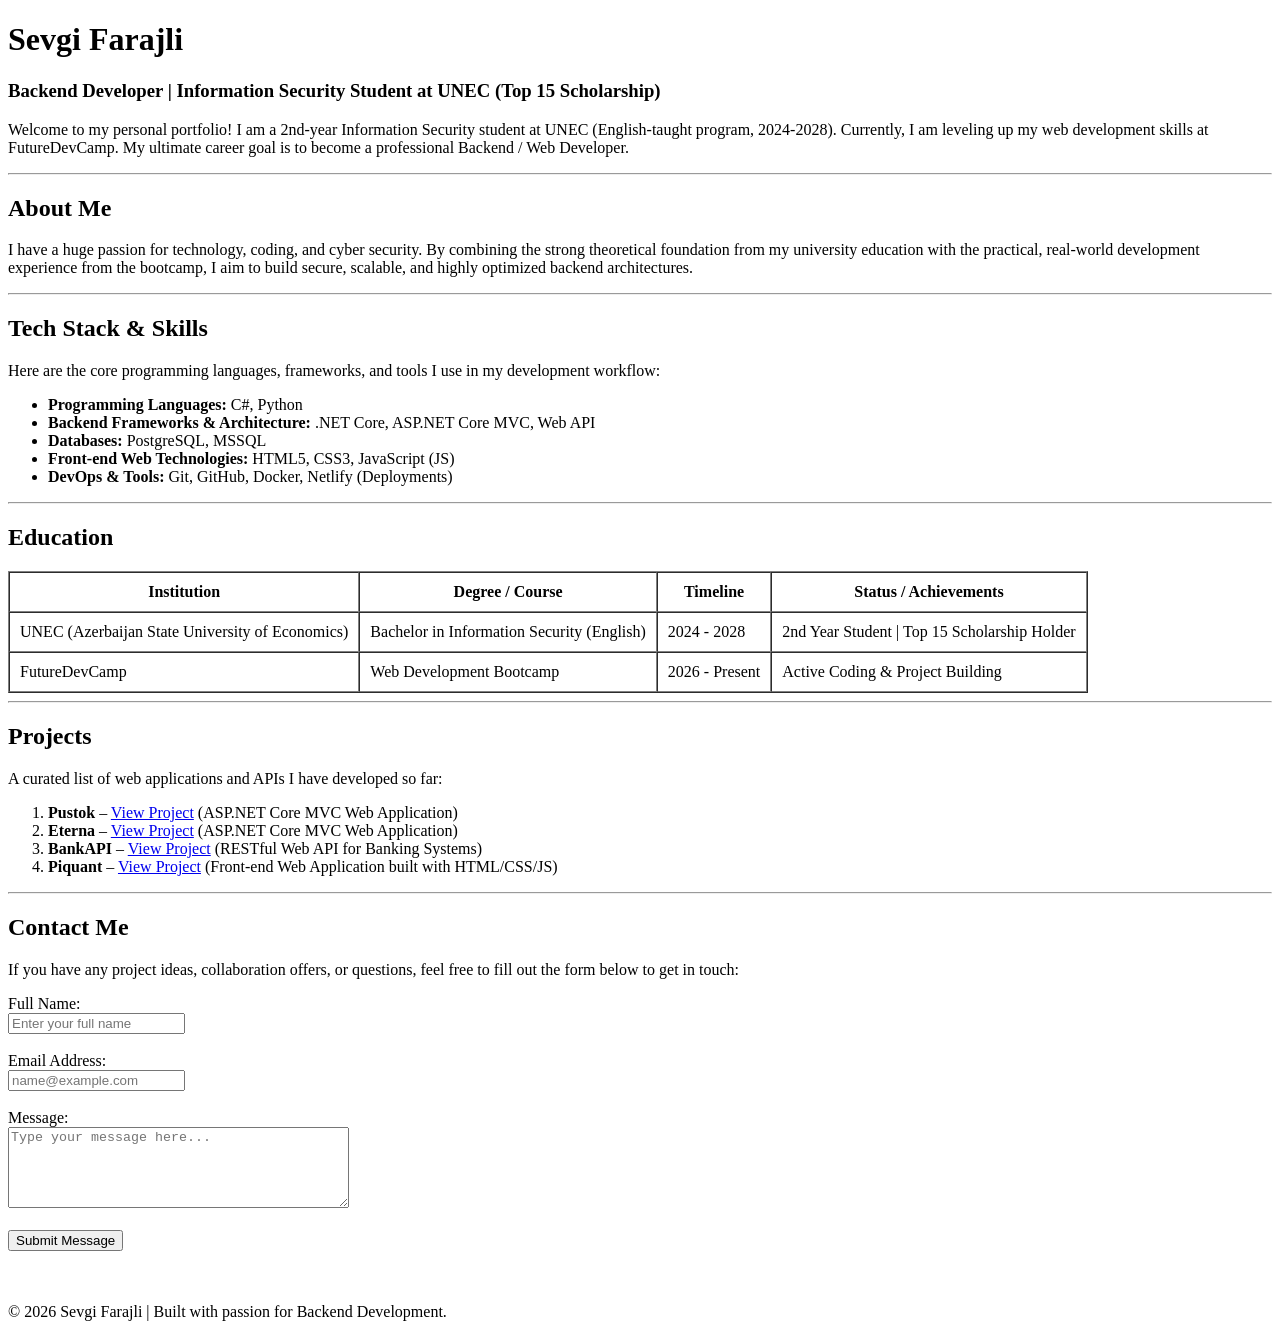
==== TaskFutureDevCamp/index.html @ 65711c79 "first task is finished" ====
<!DOCTYPE html>
<html lang="en">
<head>
    <meta charset="UTF-8">
    <meta name="viewport" content="width=device-width, initial-scale=1.0">
    <title>Sevgi Farajli | Personal Portfolio</title>
</head>
<body>

    <header>
        <h1>Sevgi Farajli</h1>
        <h3>Backend Developer | Information Security Student at UNEC (Top 15 Scholarship)</h3>
        <p>Welcome to my personal portfolio! I am a 2nd-year Information Security student at UNEC (English-taught program, 2024-2028). Currently, I am leveling up my web development skills at FutureDevCamp. My ultimate career goal is to become a professional Backend / Web Developer.</p>
    </header>

    <hr>

    <section>
        <h2>About Me</h2>
        <p>I have a huge passion for technology, coding, and cyber security. By combining the strong theoretical foundation from my university education with the practical, real-world development experience from the bootcamp, I aim to build secure, scalable, and highly optimized backend architectures.</p>
    </section>

    <hr>

    <section>
        <h2>Tech Stack & Skills</h2>
        <p>Here are the core programming languages, frameworks, and tools I use in my development workflow:</p>
        <ul>
            <li><strong>Programming Languages:</strong> C#, Python</li>
            <li><strong>Backend Frameworks & Architecture:</strong> .NET Core, ASP.NET Core MVC, Web API</li>
            <li><strong>Databases:</strong> PostgreSQL, MSSQL</li>
            <li><strong>Front-end Web Technologies:</strong> HTML5, CSS3, JavaScript (JS)</li>
            <li><strong>DevOps & Tools:</strong> Git, GitHub, Docker, Netlify (Deployments)</li>
        </ul>
    </section>

    <hr>

    <section>
        <h2>Education</h2>
        <table border="1" cellpadding="10" cellspacing="0">
            <thead>
                <tr>
                    <th>Institution</th>
                    <th>Degree / Course</th>
                    <th>Timeline</th>
                    <th>Status / Achievements</th>
                </tr>
            </thead>
            <tbody>
                <tr>
                    <td>UNEC (Azerbaijan State University of Economics)</td>
                    <td>Bachelor in Information Security (English)</td>
                    <td>2024 - 2028</td>
                    <td>2nd Year Student | Top 15 Scholarship Holder</td>
                </tr>
                <tr>
                    <td>FutureDevCamp</td>
                    <td>Web Development Bootcamp</td>
                    <td>2026 - Present</td>
                    <td>Active Coding & Project Building</td>
                </tr>
            </tbody>
        </table>
    </section>

    <hr>

    <section>
        <h2>Projects</h2>
        <p>A curated list of web applications and APIs I have developed so far:</p>
        <ol>
            <li><strong>Pustok</strong> – <a href="https://github.com/sevgi72/PustokMvcApp" target="_blank">View Project</a> (ASP.NET Core MVC Web Application)</li>
            <li><strong>Eterna</strong> – <a href="https://github.com/sevgi72/EternaAppBackend" target="_blank">View Project</a> (ASP.NET Core MVC Web Application)</li>
            <li><strong>BankAPI</strong> – <a href="https://github.com/sevgi72/BankApp" target="_blank">View Project</a> (RESTful Web API for Banking Systems)</li>
            <li><strong>Piquant</strong> – <a href="https://github.com/sevgi72/FrontMiniApp" target="_blank">View Project</a> (Front-end Web Application built with HTML/CSS/JS)</li>
        </ol>
    </section>

    <hr>

    <section>
        <h2>Contact Me</h2>
        <p>If you have any project ideas, collaboration offers, or questions, feel free to fill out the form below to get in touch:</p>
        
        <form action="#" method="POST">
            <label for="name">Full Name:</label><br>
            <input type="text" id="name" name="name" placeholder="Enter your full name" required>
            
            <br><br>
            
            <label for="email">Email Address:</label><br>
            <input type="email" id="email" name="email" placeholder="name@example.com" required>
            
            <br><br>
            
            <label for="message">Message:</label><br>
            <textarea id="message" name="message" rows="5" cols="40" placeholder="Type your message here..." required></textarea>
            
            <br><br>
            
            <button type="submit">Submit Message</button>
        </form>
    </section>

    <br><br>
    <footer>
        <p>&copy; 2026 Sevgi Farajli | Built with passion for Backend Development.</p>
    </footer>

</body>
</html>
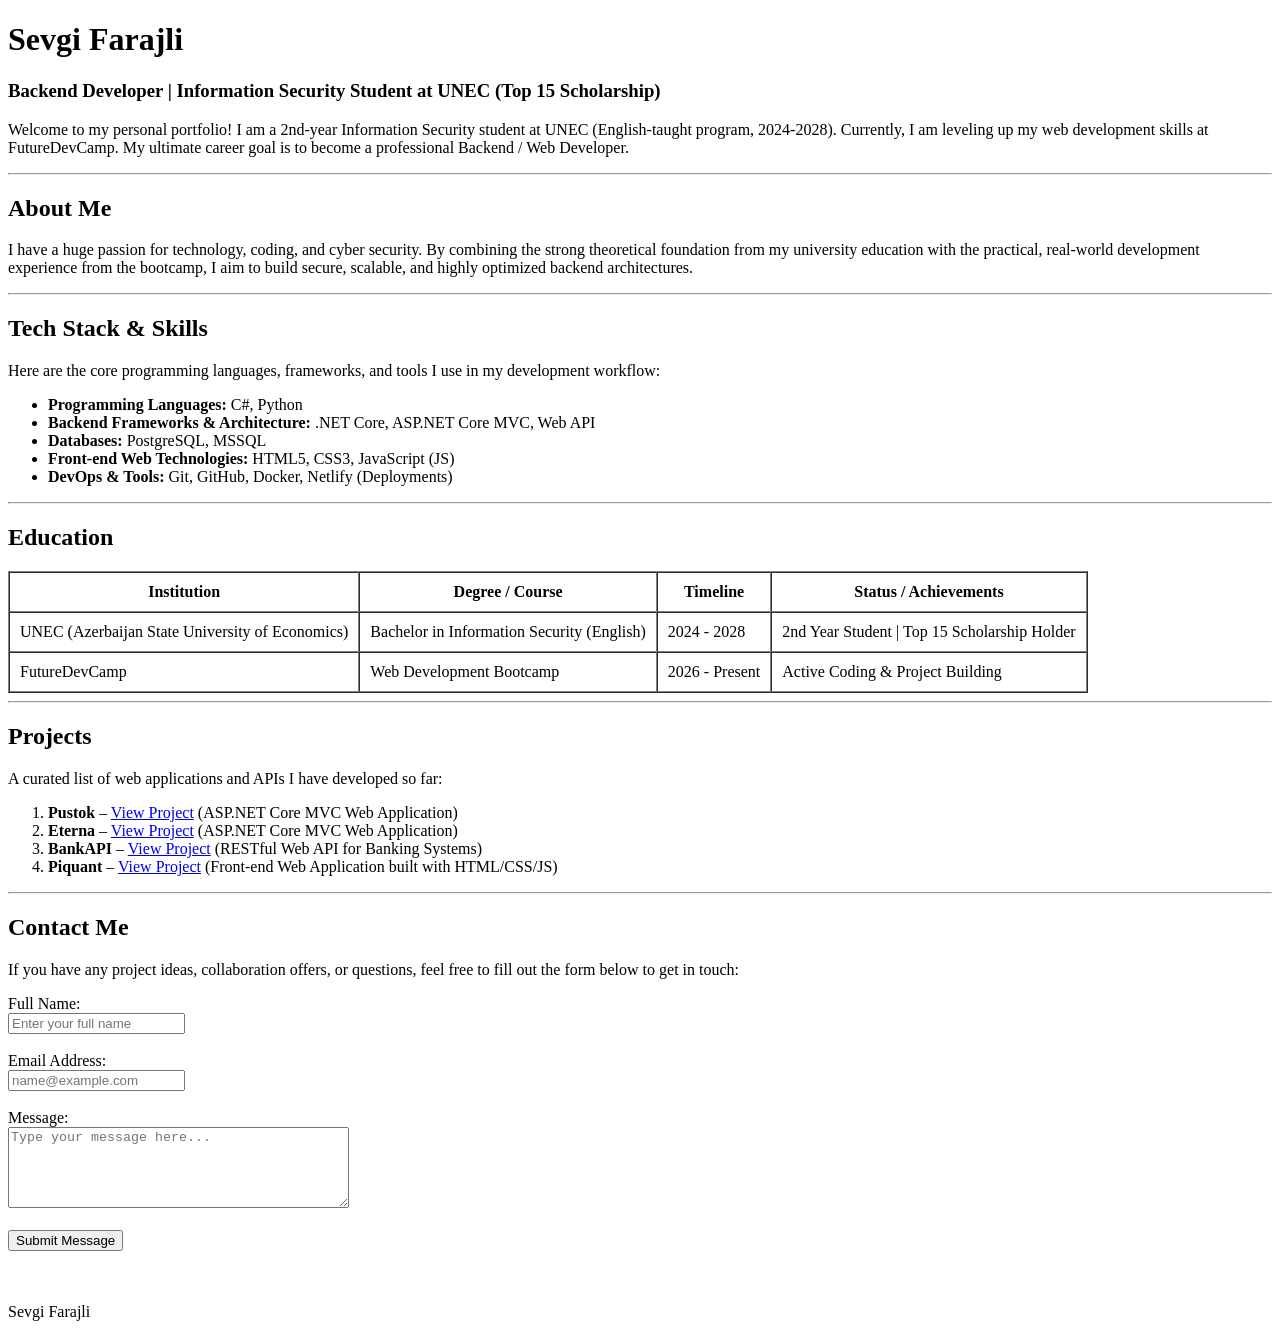
==== commit f9ef342c: "finished portfolio css" ====
--- a/TaskFutureDevCamp/index.html
+++ b/TaskFutureDevCamp/index.html
@@ -105,7 +105,7 @@
 
     <br><br>
     <footer>
-        <p>&copy; 2026 Sevgi Farajli | Built with passion for Backend Development.</p>
+        <p> Sevgi Farajli </p>
     </footer>
 
 </body>
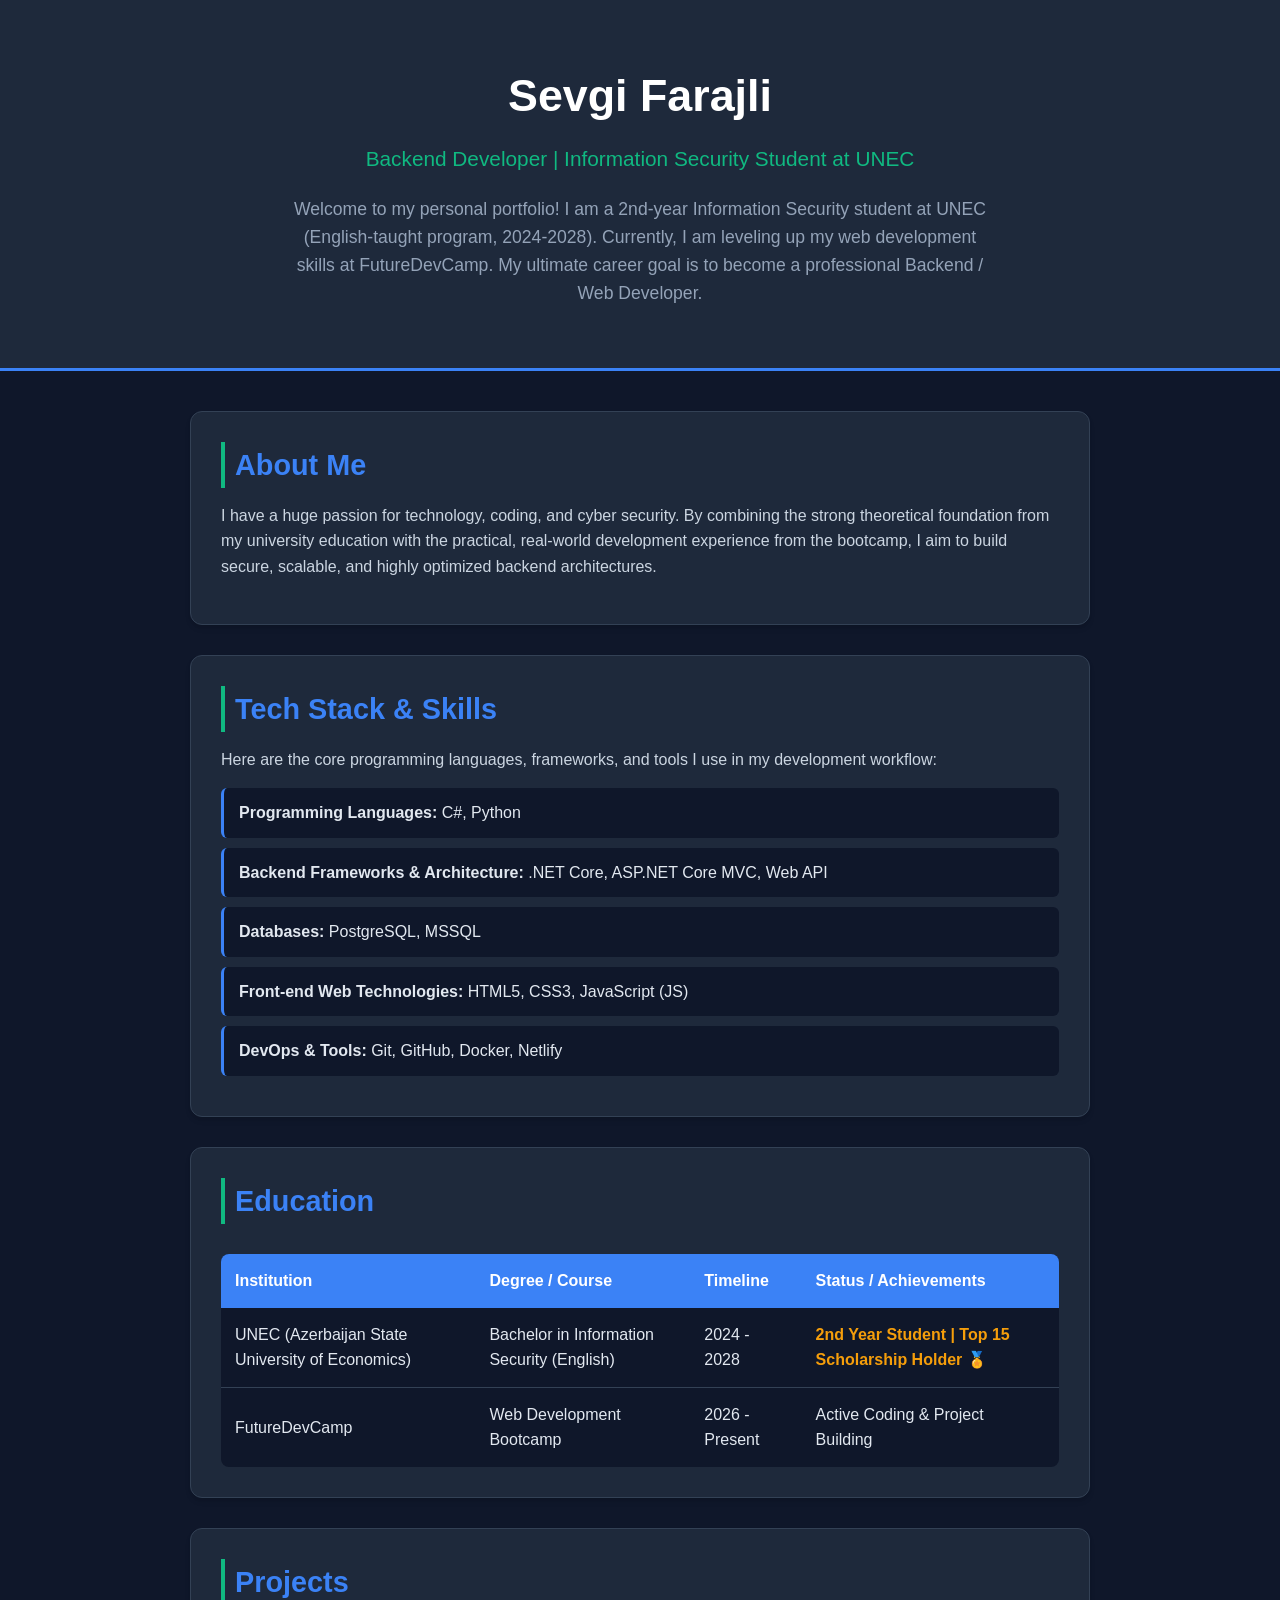
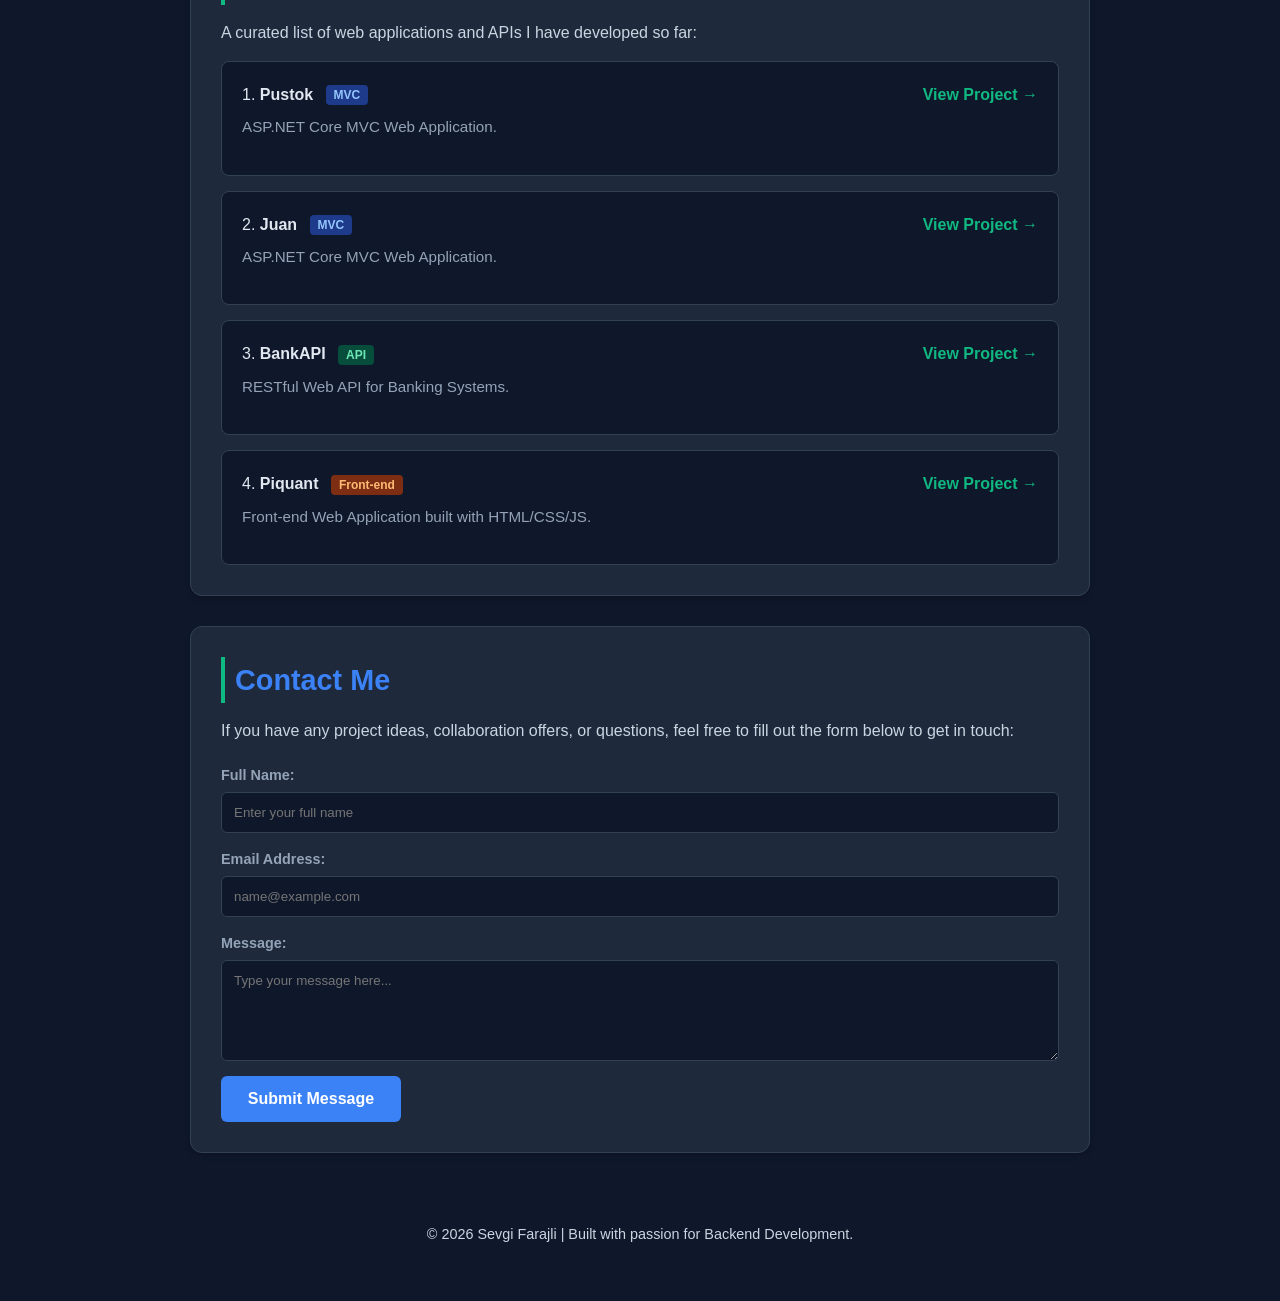
==== commit 731f9351: "add css to portfolio" ====
--- a/TaskFutureDevCamp/index.html
+++ b/TaskFutureDevCamp/index.html
@@ -4,108 +4,124 @@
     <meta charset="UTF-8">
     <meta name="viewport" content="width=device-width, initial-scale=1.0">
     <title>Sevgi Farajli | Personal Portfolio</title>
+    <link rel="stylesheet" href="./css/style.css">
 </head>
 <body>
 
-    <header>
-        <h1>Sevgi Farajli</h1>
-        <h3>Backend Developer | Information Security Student at UNEC (Top 15 Scholarship)</h3>
-        <p>Welcome to my personal portfolio! I am a 2nd-year Information Security student at UNEC (English-taught program, 2024-2028). Currently, I am leveling up my web development skills at FutureDevCamp. My ultimate career goal is to become a professional Backend / Web Developer.</p>
+    <header class="hero-section">
+        <div class="container">
+            <h1>Sevgi Farajli</h1>
+            <h3>Backend Developer | Information Security Student at UNEC</h3>
+            <p class="subtitle">Welcome to my personal portfolio! I am a 2nd-year Information Security student at UNEC (English-taught program, 2024-2028). Currently, I am leveling up my web development skills at FutureDevCamp. My ultimate career goal is to become a professional Backend / Web Developer.</p>
+        </div>
     </header>
 
-    <hr>
+    <div class="container">
 
-    <section>
-        <h2>About Me</h2>
-        <p>I have a huge passion for technology, coding, and cyber security. By combining the strong theoretical foundation from my university education with the practical, real-world development experience from the bootcamp, I aim to build secure, scalable, and highly optimized backend architectures.</p>
-    </section>
+        <section class="card">
+            <h2>About Me</h2>
+            <p>I have a huge passion for technology, coding, and cyber security. By combining the strong theoretical foundation from my university education with the practical, real-world development experience from the bootcamp, I aim to build secure, scalable, and highly optimized backend architectures.</p>
+        </section>
 
-    <hr>
+        <section class="card">
+            <h2>Tech Stack & Skills</h2>
+            <p>Here are the core programming languages, frameworks, and tools I use in my development workflow:</p>
+            <ul class="skills-list">
+                <li><strong>Programming Languages:</strong> C#, Python</li>
+                <li><strong>Backend Frameworks & Architecture:</strong> .NET Core, ASP.NET Core MVC, Web API</li>
+                <li><strong>Databases:</strong> PostgreSQL, MSSQL</li>
+                <li><strong>Front-end Web Technologies:</strong> HTML5, CSS3, JavaScript (JS)</li>
+                <li><strong>DevOps & Tools:</strong> Git, GitHub, Docker, Netlify</li>
+            </ul>
+        </section>
 
-    <section>
-        <h2>Tech Stack & Skills</h2>
-        <p>Here are the core programming languages, frameworks, and tools I use in my development workflow:</p>
-        <ul>
-            <li><strong>Programming Languages:</strong> C#, Python</li>
-            <li><strong>Backend Frameworks & Architecture:</strong> .NET Core, ASP.NET Core MVC, Web API</li>
-            <li><strong>Databases:</strong> PostgreSQL, MSSQL</li>
-            <li><strong>Front-end Web Technologies:</strong> HTML5, CSS3, JavaScript (JS)</li>
-            <li><strong>DevOps & Tools:</strong> Git, GitHub, Docker, Netlify (Deployments)</li>
-        </ul>
-    </section>
+        <section class="card">
+            <h2>Education</h2>
+            <div class="table-responsive">
+                <table border="0" cellpadding="10" cellspacing="0">
+                    <thead>
+                        <tr>
+                            <th>Institution</th>
+                            <th>Degree / Course</th>
+                            <th>Timeline</th>
+                            <th>Status / Achievements</th>
+                        </tr>
+                    </thead>
+                    <tbody>
+                        <tr>
+                            <td>UNEC (Azerbaijan State University of Economics)</td>
+                            <td>Bachelor in Information Security (English)</td>
+                            <td>2024 - 2028</td>
+                            <td class="highlight">2nd Year Student | Top 15 Scholarship Holder 🏅</td>
+                        </tr>
+                        <tr>
+                            <td>FutureDevCamp</td>
+                            <td>Web Development Bootcamp</td>
+                            <td>2026 - Present</td>
+                            <td>Active Coding & Project Building</td>
+                        </tr>
+                    </tbody>
+                </table>
+            </div>
+        </section>
 
-    <hr>
+        <section class="card">
+            <h2>Projects</h2>
+            <p>A curated list of web applications and APIs I have developed so far:</p>
+            <ol class="projects-list">
+                <li>
+                    <strong>Pustok</strong> 
+                    <span class="badge mvc">MVC</span>
+                    <a href="#" target="_blank" class="project-link">View Project →</a>
+                    <p class="project-desc">ASP.NET Core MVC Web Application.</p>
+                </li>
+                <li>
+                    <strong>Juan</strong> 
+                    <span class="badge mvc">MVC</span>
+                    <a href="#" target="_blank" class="project-link">View Project →</a>
+                    <p class="project-desc">ASP.NET Core MVC Web Application.</p>
+                </li>
+                <li>
+                    <strong>BankAPI</strong> 
+                    <span class="badge api">API</span>
+                    <a href="#" target="_blank" class="project-link">View Project →</a>
+                    <p class="project-desc">RESTful Web API for Banking Systems.</p>
+                </li>
+                <li>
+                    <strong>Piquant</strong> 
+                    <span class="badge front">Front-end</span>
+                    <a href="#" target="_blank" class="project-link">View Project →</a>
+                    <p class="project-desc">Front-end Web Application built with HTML/CSS/JS.</p>
+                </li>
+            </ol>
+        </section>
 
-    <section>
-        <h2>Education</h2>
-        <table border="1" cellpadding="10" cellspacing="0">
-            <thead>
-                <tr>
-                    <th>Institution</th>
-                    <th>Degree / Course</th>
-                    <th>Timeline</th>
-                    <th>Status / Achievements</th>
-                </tr>
-            </thead>
-            <tbody>
-                <tr>
-                    <td>UNEC (Azerbaijan State University of Economics)</td>
-                    <td>Bachelor in Information Security (English)</td>
-                    <td>2024 - 2028</td>
-                    <td>2nd Year Student | Top 15 Scholarship Holder</td>
-                </tr>
-                <tr>
-                    <td>FutureDevCamp</td>
-                    <td>Web Development Bootcamp</td>
-                    <td>2026 - Present</td>
-                    <td>Active Coding & Project Building</td>
-                </tr>
-            </tbody>
-        </table>
-    </section>
+        <section class="card">
+            <h2>Contact Me</h2>
+            <p>If you have any project ideas, collaboration offers, or questions, feel free to fill out the form below to get in touch:</p>
+            
+            <form action="#" method="POST" class="contact-form">
+                <div class="form-group">
+                    <label for="name">Full Name:</label>
+                    <input type="text" id="name" name="name" placeholder="Enter your full name" required>
+                </div>
+                
+                <div class="form-group">
+                    <label for="email">Email Address:</label>
+                    <input type="email" id="email" name="email" placeholder="name@example.com" required>
+                </div>
+                
+                <div class="form-group">
+                    <label for="message">Message:</label>
+                    <textarea id="message" name="message" rows="5" placeholder="Type your message here..." required></textarea>
+                </div>
+                
+                <button type="submit" class="submit-btn">Submit Message</button>
+            </form>
+        </section>
 
-    <hr>
-
-    <section>
-        <h2>Projects</h2>
-        <p>A curated list of web applications and APIs I have developed so far:</p>
-        <ol>
-            <li><strong>Pustok</strong> – <a href="https://github.com/sevgi72/PustokMvcApp" target="_blank">View Project</a> (ASP.NET Core MVC Web Application)</li>
-            <li><strong>Eterna</strong> – <a href="https://github.com/sevgi72/EternaAppBackend" target="_blank">View Project</a> (ASP.NET Core MVC Web Application)</li>
-            <li><strong>BankAPI</strong> – <a href="https://github.com/sevgi72/BankApp" target="_blank">View Project</a> (RESTful Web API for Banking Systems)</li>
-            <li><strong>Piquant</strong> – <a href="https://github.com/sevgi72/FrontMiniApp" target="_blank">View Project</a> (Front-end Web Application built with HTML/CSS/JS)</li>
-        </ol>
-    </section>
-
-    <hr>
-
-    <section>
-        <h2>Contact Me</h2>
-        <p>If you have any project ideas, collaboration offers, or questions, feel free to fill out the form below to get in touch:</p>
-        
-        <form action="#" method="POST">
-            <label for="name">Full Name:</label><br>
-            <input type="text" id="name" name="name" placeholder="Enter your full name" required>
-            
-            <br><br>
-            
-            <label for="email">Email Address:</label><br>
-            <input type="email" id="email" name="email" placeholder="name@example.com" required>
-            
-            <br><br>
-            
-            <label for="message">Message:</label><br>
-            <textarea id="message" name="message" rows="5" cols="40" placeholder="Type your message here..." required></textarea>
-            
-            <br><br>
-            
-            <button type="submit">Submit Message</button>
-        </form>
-    </section>
-
-    <br><br>
-    <footer>
-        <p> Sevgi Farajli </p>
+    </div> <footer class="main-footer">
+        <p>&copy; 2026 Sevgi Farajli | Built with passion for Backend Development.</p>
     </footer>
 
 </body>
--- a/TaskFutureDevCamp/css/style.css
+++ b/TaskFutureDevCamp/css/style.css
@@ -0,0 +1,270 @@
+* {
+    margin: 0;
+    padding: 0;
+    box-sizing: border-box;
+}
+
+body {
+    background-color: #0f172a; 
+    color: #e2e8f0; 
+    font-family: 'Segoe UI', Tahoma, Geneva, Verdana, sans-serif; 
+    font-size: 16px;
+    line-height: 1.6;
+}
+
+.container {
+    width: 90%;
+    max-width: 900px;
+    margin: 0 auto; 
+}
+
+
+hr {
+    display: none;
+}
+
+.hero-section {
+    background-color: #1e293b; 
+    padding: 60px 0;
+    text-align: center;
+    border-bottom: 3px solid #3b82f6; 
+    margin-bottom: 40px;
+}
+
+.hero-section h1 {
+    font-size: 2.8rem;
+    color: #ffffff;
+    margin-bottom: 10px;
+}
+
+.hero-section h3 {
+    font-size: 1.3rem;
+    color: #10b981;
+    margin-bottom: 20px;
+    font-weight: 500;
+}
+
+.hero-section .subtitle {
+    max-width: 700px;
+    margin: 0 auto;
+    color: #94a3b8;
+    font-size: 1.1rem;
+}
+
+
+.card {
+    background-color: #1e293b;
+    padding: 30px;
+    margin-bottom: 30px;
+    border-radius: 12px; /* Künclərin yumşaldılması */
+    border: 1px solid #334155;
+    box-shadow: 0 4px 6px -1px rgba(0, 0, 0, 0.1), 0 2px 4px -1px rgba(0, 0, 0, 0.06); /* kolge verie*/
+    transition: transform 0.3s ease, box-shadow 0.3s ease; 
+}
+
+
+.card:hover {
+    transform: translateY(-5px);
+    box-shadow: 0 10px 20px rgba(59, 130, 246, 0.1); 
+}
+
+h2 {
+    font-size: 1.8rem;
+    color: #3b82f6; 
+    margin-bottom: 15px;
+    border-left: 4px solid #10b981; 
+    padding-left: 10px;
+}
+
+p {
+    margin-bottom: 15px;
+    color: #cbd5e1;
+}
+
+.skills-list {
+    list-style: none; 
+}
+
+.skills-list li {
+    background-color: #0f172a;
+    margin-bottom: 10px;
+    padding: 12px 15px;
+    border-radius: 6px;
+    border-left: 3px solid #3b82f6;
+}
+
+.projects-list {
+    list-style-position: inside;
+}
+
+.projects-list li {
+    background-color: #0f172a;
+    padding: 20px;
+    margin-top: 15px;
+    border-radius: 8px;
+    border: 1px solid #334155;
+}
+
+.project-link {
+    color: #10b981;
+    text-decoration: none; 
+    font-weight: bold;
+    float: right; 
+    transition: color 0.2s;
+}
+
+.project-link:hover {
+    color: #3b82f6;
+    text-decoration: underline; 
+}
+
+.project-desc {
+    margin-top: 8px;
+    font-size: 0.95rem;
+    color: #94a3b8;
+}
+
+/* Xüsusi Taglər (Badges) */
+.badge {
+    font-size: 0.75rem;
+    padding: 3px 8px;
+    border-radius: 4px;
+    margin-left: 8px;
+    font-weight: bold;
+    vertical-align: middle;
+}
+.mvc { background-color: #1e3a8a; color: #93c5fd; }
+.api { background-color: #064e3b; color: #6ee7b7; }
+.front { background-color: #7c2d12; color: #fdba74; }
+
+
+.table-responsive {
+    overflow-x: auto; 
+}
+
+table {
+    width: 100%;
+    border-collapse: collapse; 
+    margin-top: 15px;
+    background-color: #0f172a;
+    border-radius: 8px;
+    overflow: hidden;
+}
+
+th, td {
+    padding: 14px;
+    text-align: left;
+}
+
+th {
+    background-color: #3b82f6;
+    color: #ffffff;
+    font-weight: 600;
+}
+
+tr {
+    border-bottom: 1px solid #334155;
+}
+
+tr:last-child {
+    border-bottom: none;
+}
+
+
+.highlight {
+    color: #f59e0b; 
+    font-weight: bold;
+}
+
+
+.contact-form {
+    display: flex;
+    flex-direction: column; 
+    gap: 15px; 
+    margin-top: 20px;
+}
+
+.form-group {
+    display: flex;
+    flex-direction: column;
+    gap: 5px;
+}
+
+.contact-form label {
+    font-weight: 600;
+    color: #94a3b8;
+    font-size: 0.9rem;
+}
+
+.contact-form input, 
+.contact-form textarea {
+    width: 100%;
+    padding: 12px;
+    background-color: #0f172a;
+    border: 1px solid #334155;
+    border-radius: 6px;
+    color: #ffffff;
+    font-family: inherit;
+    transition: border-color 0.2s, box-shadow 0.2s;
+}
+
+
+.contact-form input:focus, 
+.contact-form textarea:focus {
+    outline: none;
+    border-color: #3b82f6;
+    box-shadow: 0 0 0 3px rgba(59, 130, 246, 0.2);
+}
+
+/* Göndər Düyməsi */
+.submit-btn {
+    background-color: #3b82f6;
+    color: #ffffff;
+    border: none;
+    padding: 14px;
+    font-size: 1rem;
+    font-weight: bold;
+    border-radius: 6px;
+    cursor: pointer;
+    transition: background-color 0.2s, transform 0.1s;
+    align-self: flex-start; 
+    width: 180px;
+    text-align: center;
+}
+
+.submit-btn:hover {
+    background-color: #2563eb;
+}
+
+.submit-btn:active {
+    transform: scale(0.98); 
+}
+
+
+.main-footer {
+    text-align: center;
+    padding: 40px 0;
+    color: #64748b;
+    font-size: 0.9rem;
+    margin-top: 20px;
+}
+
+@media (max-width: 768px) {
+    .hero-section h1 {
+        font-size: 2rem;
+    }
+    
+    .card {
+        padding: 20px;
+    }
+    
+    .project-link {
+        float: none; /* link alt setire dussun deye  */
+        display: block;
+        margin-top: 5px;
+    }
+    
+    .submit-btn {
+        width: 100%; /*butun ekrani tutsun*/
+    }
+}
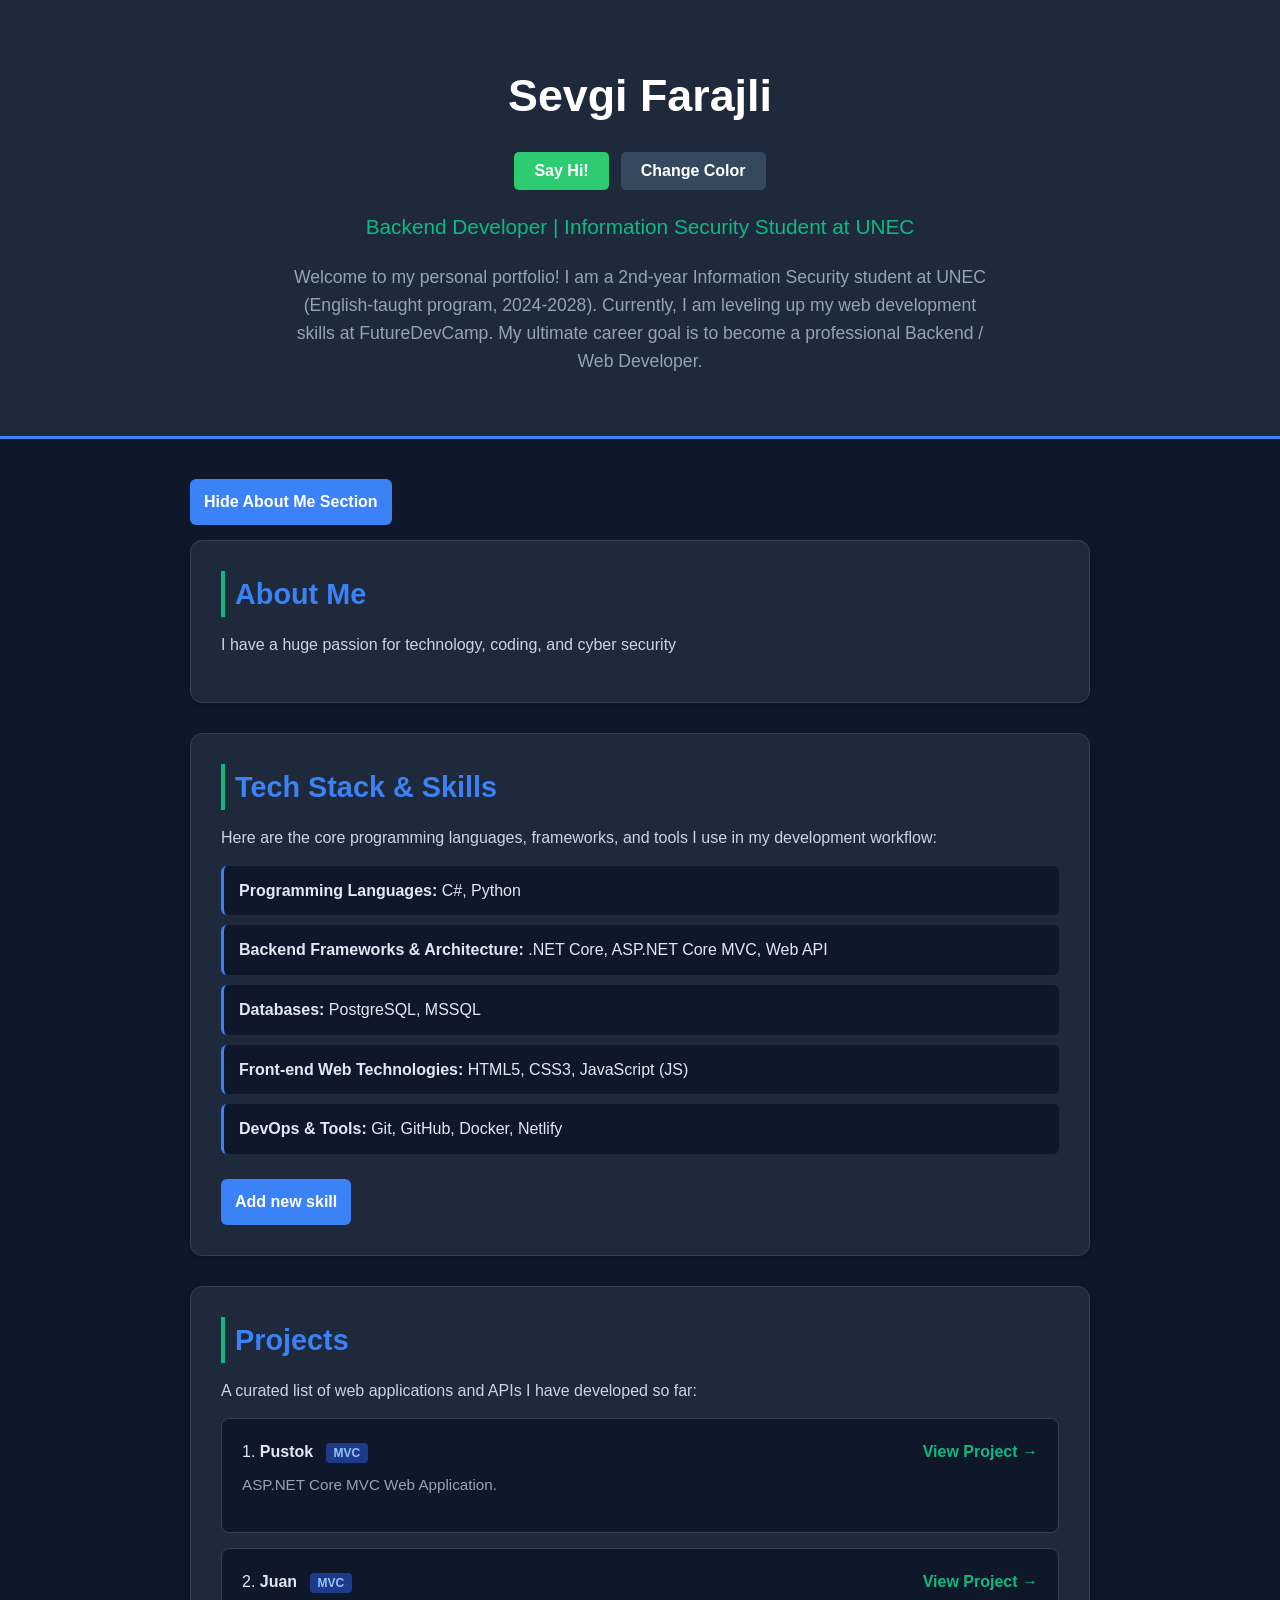
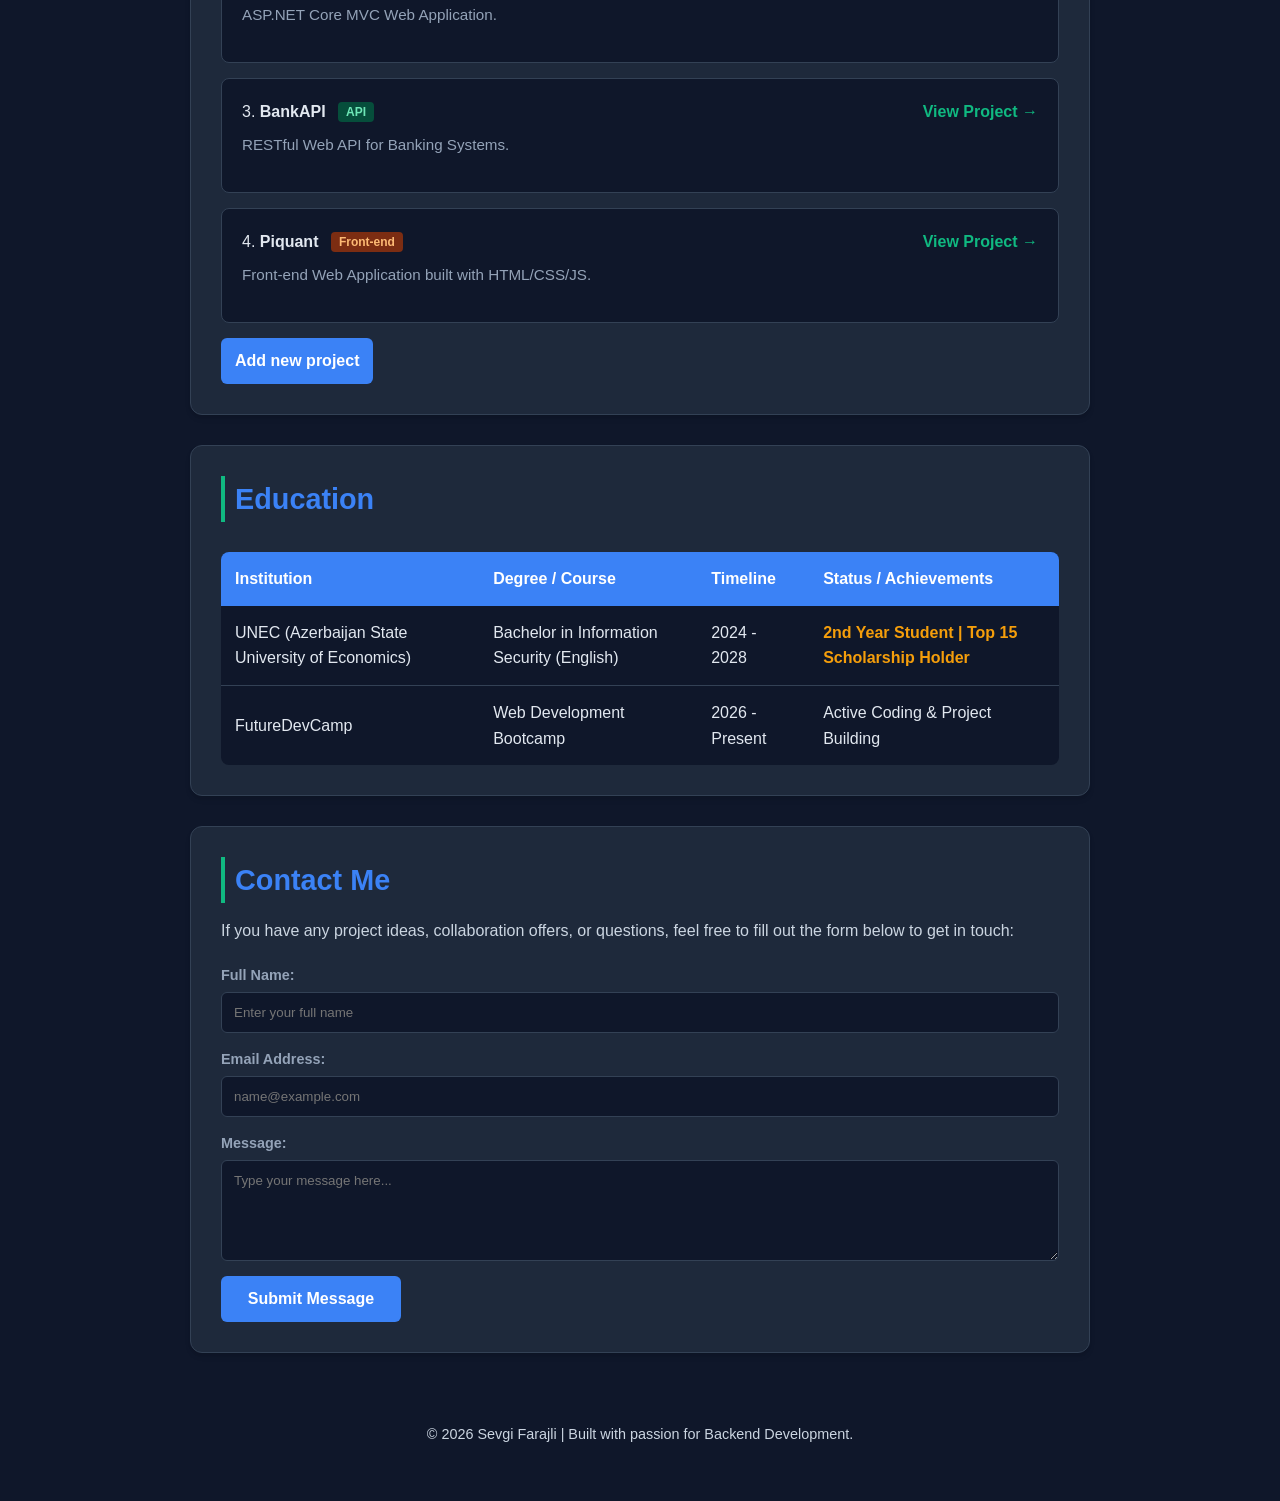
==== commit 1965e133: "add js" ====
--- a/TaskFutureDevCamp/index.html
+++ b/TaskFutureDevCamp/index.html
@@ -1,38 +1,99 @@
 <!DOCTYPE html>
 <html lang="en">
+
 <head>
     <meta charset="UTF-8">
     <meta name="viewport" content="width=device-width, initial-scale=1.0">
     <title>Sevgi Farajli | Personal Portfolio</title>
     <link rel="stylesheet" href="./css/style.css">
 </head>
+
 <body>
 
-    <header class="hero-section">
+    <header class="hero-section" style="text-align: center;">
         <div class="container">
-            <h1>Sevgi Farajli</h1>
+
+            <h1 id="name">Sevgi Farajli</h1>
+
+            <div class="action-buttons"
+                style="margin: 20px 0; display: flex; justify-content: center; gap: 12px; flex-wrap: wrap;">
+                <button id="welcome-btn" class="submit-btn"
+                    style="width: auto; padding: 10px 20px; margin: 0; background-color: #2ecc71; border-radius: 5px;">
+                    Say Hi!
+                </button>
+                <button onclick="changeColor()" class="submit-btn"
+                    style="width: auto; padding: 10px 20px; margin: 0; background-color: #34495e; border-radius: 5px;">
+                    Change Color
+                </button>
+            </div>
+
             <h3>Backend Developer | Information Security Student at UNEC</h3>
-            <p class="subtitle">Welcome to my personal portfolio! I am a 2nd-year Information Security student at UNEC (English-taught program, 2024-2028). Currently, I am leveling up my web development skills at FutureDevCamp. My ultimate career goal is to become a professional Backend / Web Developer.</p>
+            <p class="subtitle">Welcome to my personal portfolio! I am a 2nd-year Information Security student at UNEC
+                (English-taught program, 2024-2028). Currently, I am leveling up my web development skills at
+                FutureDevCamp. My ultimate career goal is to become a professional Backend / Web Developer.</p>
         </div>
     </header>
 
     <div class="container">
 
-        <section class="card">
+        <button id="toggle-about-btn" class="submit-btn" style="width: auto; margin-bottom: 15px;">
+            Hide About Me Section
+        </button>
+
+        <section class="card" id="about-section">
             <h2>About Me</h2>
-            <p>I have a huge passion for technology, coding, and cyber security. By combining the strong theoretical foundation from my university education with the practical, real-world development experience from the bootcamp, I aim to build secure, scalable, and highly optimized backend architectures.</p>
+            <p>I have a huge passion for technology, coding, and cyber security</p>
         </section>
 
         <section class="card">
             <h2>Tech Stack & Skills</h2>
             <p>Here are the core programming languages, frameworks, and tools I use in my development workflow:</p>
-            <ul class="skills-list">
+
+            <ul class="skills-list" id="skills-list">
                 <li><strong>Programming Languages:</strong> C#, Python</li>
                 <li><strong>Backend Frameworks & Architecture:</strong> .NET Core, ASP.NET Core MVC, Web API</li>
                 <li><strong>Databases:</strong> PostgreSQL, MSSQL</li>
                 <li><strong>Front-end Web Technologies:</strong> HTML5, CSS3, JavaScript (JS)</li>
                 <li><strong>DevOps & Tools:</strong> Git, GitHub, Docker, Netlify</li>
             </ul>
+
+            <button id="add-skill-btn" class="submit-btn" style="width: auto; margin-top: 15px;">Add new skill
+                </button>
+        </section>
+
+        <section class="card">
+            <h2>Projects</h2>
+            <p>A curated list of web applications and APIs I have developed so far:</p>
+
+            <ol class="projects-list" id="projects-list">
+                <li>
+                    <strong>Pustok</strong>
+                    <span class="badge mvc">MVC</span>
+                    <a href="#" target="_blank" class="project-link">View Project →</a>
+                    <p class="project-desc">ASP.NET Core MVC Web Application.</p>
+                </li>
+                <li>
+                    <strong>Juan</strong>
+                    <span class="badge mvc">MVC</span>
+                    <a href="#" target="_blank" class="project-link">View Project →</a>
+                    <p class="project-desc">ASP.NET Core MVC Web Application.</p>
+                </li>
+                <li>
+                    <strong>BankAPI</strong>
+                    <span class="badge api">API</span>
+                    <a href="#" target="_blank" class="project-link">View Project →</a>
+                    <p class="project-desc">RESTful Web API for Banking Systems.</p>
+                </li>
+                <li>
+                    <strong>Piquant</strong>
+                    <span class="badge front">Front-end</span>
+                    <a href="#" target="_blank" class="project-link">View Project →</a>
+                    <p class="project-desc">Front-end Web Application built with HTML/CSS/JS.</p>
+                </li>
+            </ol>
+
+            <button id="add-project-btn" class="submit-btn" style="width: auto; margin-top: 15px;">Add new project
+                </button>
         </section>
 
         <section class="card">
@@ -52,7 +113,7 @@
                             <td>UNEC (Azerbaijan State University of Economics)</td>
                             <td>Bachelor in Information Security (English)</td>
                             <td>2024 - 2028</td>
-                            <td class="highlight">2nd Year Student | Top 15 Scholarship Holder 🏅</td>
+                            <td class="highlight">2nd Year Student | Top 15 Scholarship Holder </td>
                         </tr>
                         <tr>
                             <td>FutureDevCamp</td>
@@ -65,64 +126,68 @@
             </div>
         </section>
 
-        <section class="card">
+        <!-- <section class="card">
             <h2>Projects</h2>
             <p>A curated list of web applications and APIs I have developed so far:</p>
             <ol class="projects-list">
                 <li>
-                    <strong>Pustok</strong> 
+                    <strong>Pustok</strong>
                     <span class="badge mvc">MVC</span>
                     <a href="#" target="_blank" class="project-link">View Project →</a>
                     <p class="project-desc">ASP.NET Core MVC Web Application.</p>
                 </li>
                 <li>
-                    <strong>Juan</strong> 
+                    <strong>Juan</strong>
                     <span class="badge mvc">MVC</span>
                     <a href="#" target="_blank" class="project-link">View Project →</a>
                     <p class="project-desc">ASP.NET Core MVC Web Application.</p>
                 </li>
                 <li>
-                    <strong>BankAPI</strong> 
+                    <strong>BankAPI</strong>
                     <span class="badge api">API</span>
                     <a href="#" target="_blank" class="project-link">View Project →</a>
                     <p class="project-desc">RESTful Web API for Banking Systems.</p>
                 </li>
                 <li>
-                    <strong>Piquant</strong> 
+                    <strong>Piquant</strong>
                     <span class="badge front">Front-end</span>
                     <a href="#" target="_blank" class="project-link">View Project →</a>
                     <p class="project-desc">Front-end Web Application built with HTML/CSS/JS.</p>
                 </li>
             </ol>
-        </section>
+        </section> -->
 
         <section class="card">
             <h2>Contact Me</h2>
-            <p>If you have any project ideas, collaboration offers, or questions, feel free to fill out the form below to get in touch:</p>
-            
+            <p>If you have any project ideas, collaboration offers, or questions, feel free to fill out the form below
+                to get in touch:</p>
+
             <form action="#" method="POST" class="contact-form">
                 <div class="form-group">
                     <label for="name">Full Name:</label>
                     <input type="text" id="name" name="name" placeholder="Enter your full name" required>
                 </div>
-                
+
                 <div class="form-group">
                     <label for="email">Email Address:</label>
                     <input type="email" id="email" name="email" placeholder="name@example.com" required>
                 </div>
-                
+
                 <div class="form-group">
                     <label for="message">Message:</label>
-                    <textarea id="message" name="message" rows="5" placeholder="Type your message here..." required></textarea>
+                    <textarea id="message" name="message" rows="5" placeholder="Type your message here..."
+                        required></textarea>
                 </div>
-                
+
                 <button type="submit" class="submit-btn">Submit Message</button>
             </form>
         </section>
 
-    </div> <footer class="main-footer">
+    </div>
+    <footer class="main-footer">
         <p>&copy; 2026 Sevgi Farajli | Built with passion for Backend Development.</p>
     </footer>
+    <script src="./js/script.js"></script>
+</body>
 
-</body>
 </html>
